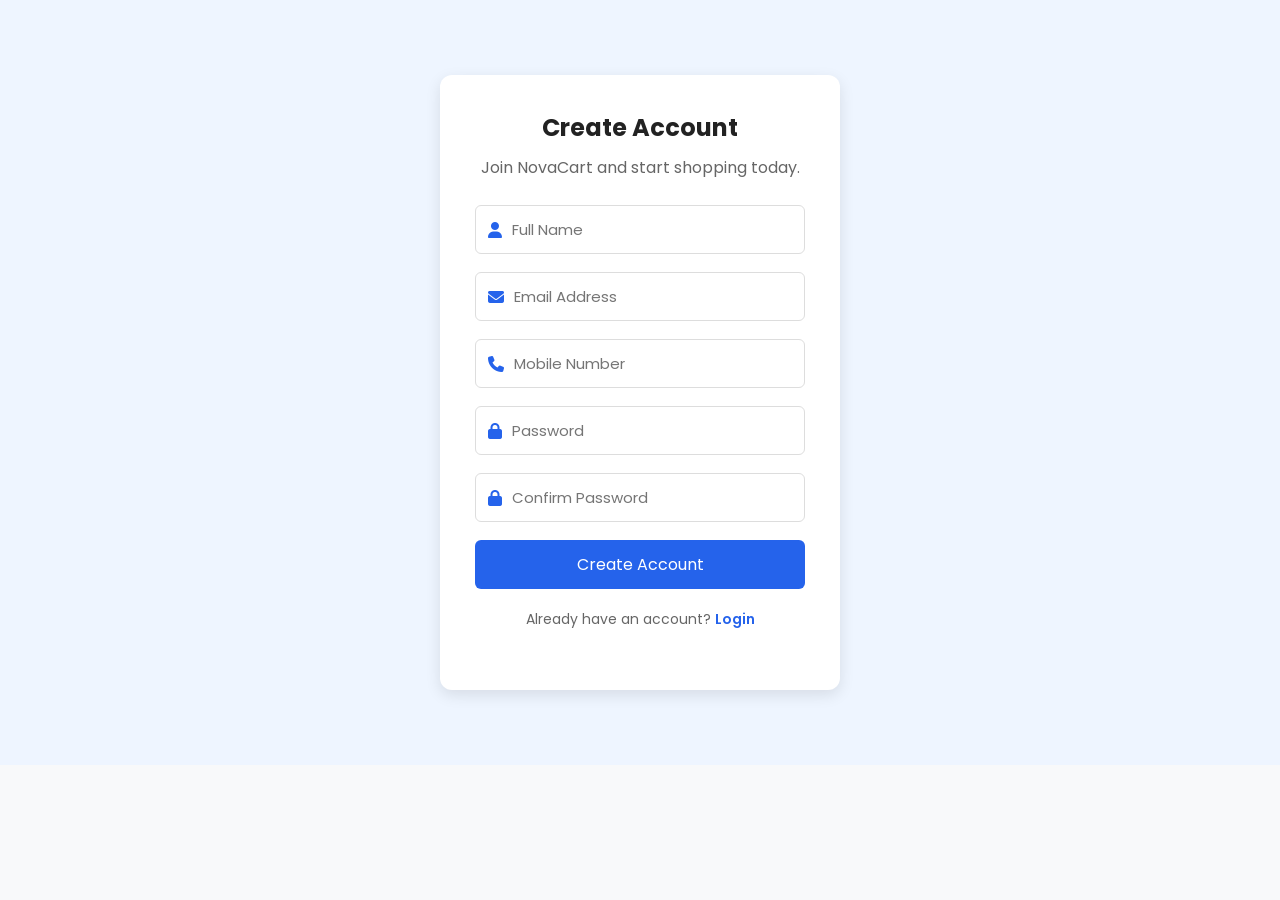
==== signup.html @ 0f29d7fb "Add signup page" ====
<!DOCTYPE html>
<html lang="en">

<head>
  <meta charset="UTF-8">
  <meta name="viewport" content="width=device-width, initial-scale=1.0">
  <title>Sign-Up Page</title>
  <link rel="stylesheet" href="css/style.css">
  <link rel="stylesheet" href="css/signup.css">
  <link rel="stylesheet" href="https://cdnjs.cloudflare.com/ajax/libs/font-awesome/6.7.2/css/all.min.css">
  <link rel="preconnect" href="https://fonts.googleapis.com">
  <link rel="preconnect" href="https://fonts.gstatic.com" crossorigin>
  <link href="https://fonts.googleapis.com/css2?family=Poppins:wght@300;400;500;600;700&display=swap" rel="stylesheet">
</head>

<body>
  <section class="signup">

    <div class="signup-box">

        <h2>Create Account</h2>
        <p>Join NovaCart and start shopping today.</p>

        <form action="login.html">

            <div class="input-box">
                <i class="fa-solid fa-user"></i>
                <input type="text" placeholder="Full Name" required>
            </div>

            <div class="input-box">
                <i class="fa-solid fa-envelope"></i>
                <input type="email" placeholder="Email Address" required>
            </div>

            <div class="input-box">
                <i class="fa-solid fa-phone"></i>
                <input type="tel" placeholder="Mobile Number" required pattern="[0-9]{10}" maxlength="10">
            </div>

            <div class="input-box">
                <i class="fa-solid fa-lock"></i>
                <input type="password" placeholder="Password" required>
            </div>

            <div class="input-box">
                <i class="fa-solid fa-lock"></i>
                <input type="password" placeholder="Confirm Password" required>
            </div>

            <button type="submit">Create Account</button>

            <p class="login-link">
                Already have an account?
                <a href="login.html">Login</a>
            </p>

        </form>

    </div>

</section>
</body>

</html>
---- css/style.css ----
*{
    margin: 0;
    padding: 0;
    box-sizing: border-box;
    font-family: "Poppins", sans-serif;
}

body{
    background: #f8f9fa;
}

.navbar{
    display: flex;
    justify-content: space-between;
    align-items: center;
    padding: 15px 60px;
    background: #fff;
    box-shadow: 0 2px 8px rgba(0,0,0,.1);
    position: sticky;
    top: 0;
    z-index: 100;
}

.logo a{
    display: flex;
    align-items: center;
    text-decoration: none;
    color: #222;
    gap: 10px;
    border-bottom: 3px rgb(63, 45, 230) solid;
    padding: 10px 25px;
    border-radius: 20px;
    transition: 0.7s;
}

.logo a:hover {
      border-top: 3px rgb(63, 45, 230) solid;
      color: #1d4ed8;
      border-bottom: none;
}
/* 
.logo .icon{
    width: 10px;
    height: 10px;
}  */

.logo span{
    font-size: 26px;
    font-weight: bold;
}

/* nav links */
.nav-links{
    display: flex;
    list-style: none;
    gap: 25px;
}

.nav-links a{
    text-decoration: none;
    color: #333;
    font-size: 17px;
    transition: .3s;
}

.nav-links a:hover{
    color: #2563eb;
}

.nav-links i{
    margin-right: 6px;
}

/* sign up btn */
.signup-btn{
    background: #2563eb;
    color: white !important;
    padding: 8px 15px;
    border-radius: 6px;
}

.signup-btn:hover{
    background: #1d4ed8;
}

/* Hero Section */

.hero{
    display:flex;
    justify-content:space-between;
    align-items:center;
    padding:70px 80px;
    background:#eef5ff;
}

.hero-text{
    width:50%;
}

.hero-text h1{
    font-size:55px;
    color:#222;
    margin-bottom:20px;
}

.hero-text p{
    font-size:18px;
    color:#555;
    line-height:1.8;
    margin-bottom:30px;
}

.btn{
    display:inline-block;
    text-decoration:none;
    background:#2563eb;
    color:#fff;
    padding:14px 28px;
    border-radius:8px;
    transition:.3s;
}

.btn:hover{
    background:#1d4ed8;
}

.hero-img{
    width:45%;
    text-align:right;
}

.hero-img img{
    width:100%;
    max-width:500px;
}

/* Categories */

.categories{
    padding: 80px 8%;
    text-align: center;
    background: #fff;
}

.categories h2{
    font-size: 36px;
    color: #222;
    margin-bottom: 10px;
}

.category-text{
    color: #666;
    margin-bottom: 45px;
}

.category-box{
    display: grid;
    grid-template-columns: repeat(4,1fr);
    gap: 25px;
}

.card{
    background: #fff;
    border-radius: 12px;
    overflow: hidden;
    box-shadow: 0 5px 15px rgba(0,0,0,.08);
    transition: .3s;
}

.card:hover{
    transform: translateY(-8px);
    box-shadow: 0 12px 25px rgba(0,0,0,.15);
}

.card img{
    width: 100%;
    height: 230px;
    object-fit: cover;
}

.card-content{
    padding: 20px;
}

.card-content h3{
    margin-bottom: 12px;
    color: #222;
}

.card-content a{
    text-decoration: none;
    color: #2563eb;
    font-weight: 500;
}

.card-content a i{
    margin-left: 5px;
    transition: .3s;
}

.card-content a:hover i{
    margin-left: 10px;
}

/* Products */

.products{
    padding: 80px 8%;
    background: #f8f9fa;
}

.products h2{
    text-align: center;
    font-size: 35px;
    margin-bottom: 40px;
}

.product-box{
    display: flex;
    justify-content: space-between;
    gap: 20px;
    flex-wrap: wrap;
}

.product-card{
    width: 23%;
    background: white;
    border-radius: 10px;
    padding: 20px;
    text-align: center;
    box-shadow: 0 5px 15px rgba(0,0,0,.1);
    transition: 0.3s;
}

.product-card:hover{
    transform: translateY(-8px);
}

.product-card img{
    width: 100%;
    height: 180px;
    object-fit: contain;
}

.product-card h3{
    margin: 15px 0 10px;
    color: #222;
}

.product-card p{
    color: #2563eb;
    font-size: 18px;
    font-weight: 600;
    margin-bottom: 15px;
}

.product-card button{
    background: #2563eb;
    color: white;
    border: none;
    padding: 10px 20px;
    border-radius: 6px;
    cursor: pointer;
    transition: 0.3s;
}

.product-card button:hover{
    background: #1d4ed8;
}

/* Why Choose Us */

.why{
    padding: 80px 8%;
    background: #fff;
    text-align: center;
}

.why h2{
    font-size: 35px;
    margin-bottom: 40px;
}

.why-box{
    display: flex;
    justify-content: space-between;
    gap: 20px;
    flex-wrap: wrap;
}

.why-box div{
    width: 23%;
    background: #f8f9fa;
    padding: 25px;
    border-radius: 10px;
    box-shadow: 0 5px 12px rgba(0,0,0,.1);
    transition: 0.3s;
}

.why-box div:hover{
    transform: translateY(-8px);
}

.why-box h3{
    margin-bottom: 10px;
    color: #2563eb;
}

.why-box p{
    color: #666;
    font-size: 15px;
}

/* Footer */

footer{
    background: #1f2937;
    color: white;
    text-align: center;
    padding: 30px 20px;
}

footer h2{
    margin-bottom: 10px;
}

footer p{
    margin: 8px 0;
    color: #ddd;
}

/* =========================
   Mobile (768px)
========================= */

@media (max-width:768px){

    .navbar{
        padding:20px;
    }

    .nav-links{
        flex-direction: column;
        align-items: center;
    }

    .hero{
        padding:50px 20px;
    }

    .hero-text h1{
        font-size:34px;
    }

    .hero-text p{
        font-size:16px;
    }

    .categories,
    .products,
    .why{
        padding:60px 20px;
    }

    .category-box{
        grid-template-columns:1fr;
    }

    .product-box{
        justify-content:center;
    }

    .product-card{
        width:100%;
    }

    .why-box div{
        width:100%;
    }

    .hero-img img{
        max-width:320px;
    }

}
---- css/signup.css ----
.signup{
    display: flex;
    justify-content: center;
    align-items: center;
    min-height: 85vh;
    background: #eef5ff;
    padding: 40px 20px;
}

.signup-box{
    width: 400px;
    background: white;
    padding: 35px;
    border-radius: 12px;
    box-shadow: 0 5px 15px rgba(0,0,0,.1);
}

.signup-box h2{
    text-align: center;
    margin-bottom: 10px;
    color: #222;
}

.signup-box p{
    text-align: center;
    color: #666;
    margin-bottom: 25px;
}

.input-box{
    display: flex;
    align-items: center;
    border: 1px solid #ddd;
    border-radius: 6px;
    padding: 12px;
    margin-bottom: 18px;
}

.input-box i{
    color: #2563eb;
    margin-right: 10px;
}

.input-box input{
    width: 100%;
    border: none;
    outline: none;
    font-size: 15px;
}

.signup-box button{
    width: 100%;
    padding: 12px;
    background: #2563eb;
    color: white;
    border: none;
    border-radius: 6px;
    font-size: 16px;
    cursor: pointer;
    transition: .3s;
}

.signup-box button:hover{
    background: #1d4ed8;
}

.login-link{
    margin-top: 20px;
    font-size: 14px;
}

.login-link a{
    color: #2563eb;
    text-decoration: none;
    font-weight: 600;
}
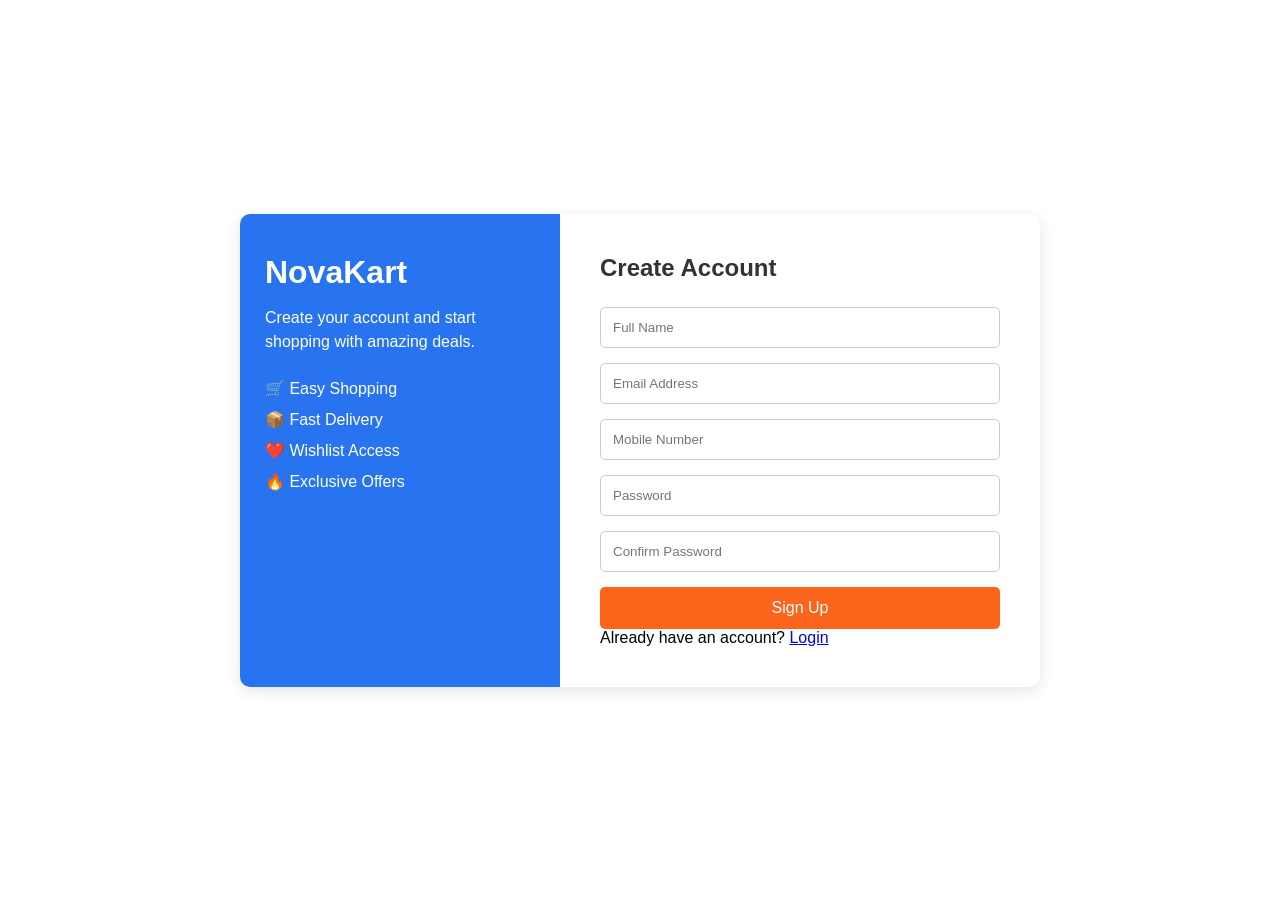
==== commit be3b1fe6: "add login page" ====
--- a/signup.html
+++ b/signup.html
@@ -1,65 +1,52 @@
 <!DOCTYPE html>
 <html lang="en">
+<head>
+    <meta charset="UTF-8">
+    <meta name="viewport" content="width=device-width, initial-scale=1.0">
+    <title>Novakart Signup</title>
+   <link rel="stylesheet" href="css/login.css">
+</head>
+<body>
 
-<head>
-  <meta charset="UTF-8">
-  <meta name="viewport" content="width=device-width, initial-scale=1.0">
-  <title>Sign-Up Page</title>
-  <link rel="stylesheet" href="css/style.css">
-  <link rel="stylesheet" href="css/signup.css">
-  <link rel="stylesheet" href="https://cdnjs.cloudflare.com/ajax/libs/font-awesome/6.7.2/css/all.min.css">
-  <link rel="preconnect" href="https://fonts.googleapis.com">
-  <link rel="preconnect" href="https://fonts.gstatic.com" crossorigin>
-  <link href="https://fonts.googleapis.com/css2?family=Poppins:wght@300;400;500;600;700&display=swap" rel="stylesheet">
-</head>
+<div class="container">
 
-<body>
-  <section class="signup">
+    <div class="left-panel">
+        <h1>NovaKart</h1>
 
-    <div class="signup-box">
+        <p>Create your account and start shopping with amazing deals.</p>
 
+        <ul>
+            <li>🛒 Easy Shopping</li>
+            <li>📦 Fast Delivery</li>
+            <li>❤️ Wishlist Access</li>
+            <li>🔥 Exclusive Offers</li>
+        </ul>
+    </div>
+
+    <div class="right-panel">
         <h2>Create Account</h2>
-        <p>Join NovaCart and start shopping today.</p>
 
-        <form action="login.html">
+        <form>
+            <input type="text" placeholder="Full Name" required>
 
-            <div class="input-box">
-                <i class="fa-solid fa-user"></i>
-                <input type="text" placeholder="Full Name" required>
-            </div>
+            <input type="email" placeholder="Email Address" required>
 
-            <div class="input-box">
-                <i class="fa-solid fa-envelope"></i>
-                <input type="email" placeholder="Email Address" required>
-            </div>
+            <input type="tel" placeholder="Mobile Number" required>
 
-            <div class="input-box">
-                <i class="fa-solid fa-phone"></i>
-                <input type="tel" placeholder="Mobile Number" required pattern="[0-9]{10}" maxlength="10">
-            </div>
+            <input type="password" placeholder="Password" required>
 
-            <div class="input-box">
-                <i class="fa-solid fa-lock"></i>
-                <input type="password" placeholder="Password" required>
-            </div>
+            <input type="password" placeholder="Confirm Password" required>
 
-            <div class="input-box">
-                <i class="fa-solid fa-lock"></i>
-                <input type="password" placeholder="Confirm Password" required>
-            </div>
-
-            <button type="submit">Create Account</button>
+            <button type="submit">Sign Up</button>
 
             <p class="login-link">
                 Already have an account?
                 <a href="login.html">Login</a>
             </p>
-
         </form>
-
     </div>
 
-</section>
+</div>
+
 </body>
-
 </html>
--- a/css/login.css
+++ b/css/login.css
@@ -0,0 +1,118 @@
+*{
+    margin:0;
+    padding:0;
+    box-sizing:border-box;
+    font-family:Arial,sans-serif;
+}
+
+body{
+    
+    background: url("https://i.pinimg.com/736x/14/cc/62/14cc6215b6f2ac91dbc39eb2f7746b85.jpg") center/cover no-repeat;
+    display:flex;
+    justify-content:center;
+    align-items:center;
+    height:100vh;
+}
+
+
+.container{
+    width:800px;
+    display:flex;
+    background:#fff;
+    border-radius:10px;
+    overflow:hidden;
+    box-shadow:0 4px 15px rgba(0,0,0,0.1);
+    
+}
+
+.left-panel{
+    width:40%;
+    background:#2874f0;
+    color:white;
+    padding:40px 25px;
+}
+
+.left-panel h1{
+    margin-bottom:15px;
+}
+
+.left-panel p{
+    margin-bottom:25px;
+    line-height:1.5;
+}
+
+.left-panel ul{
+    list-style:none;
+}
+
+.left-panel li{
+    margin:12px 0;
+}
+
+.right-panel{
+    width:60%;
+    padding:40px;
+}
+
+.right-panel h2{
+    margin-bottom:25px;
+    color:#333;
+}
+
+form input{
+    width:100%;
+    padding:12px;
+    margin-bottom:15px;
+    border:1px solid #ccc;
+    border-radius:5px;
+}
+.options{
+    display:flex;
+    justify-content:space-between;
+    align-items:center;
+    margin-bottom:20px;
+}
+
+.options label{
+    display:flex;
+    align-items:center;
+    gap:8px;
+    cursor:pointer;
+}
+
+.options input[type="checkbox"]{
+    width:16px;
+    height:16px;
+    margin:0;
+}
+button{
+    width:100%;
+    padding:12px;
+    border:none;
+    background:#fb641b;
+    color:white;
+    font-size:16px;
+    border-radius:5px;
+    cursor:pointer;
+}
+
+button:hover{
+    background:#e85a15;
+}
+
+.signup{
+    text-align:center;
+    margin-top:15px;
+}
+
+@media(max-width:768px){
+    .container{
+        width:90%;
+        flex-direction:column;
+    }
+
+    .left-panel,
+    .right-panel{
+        width:100%;
+    }
+}
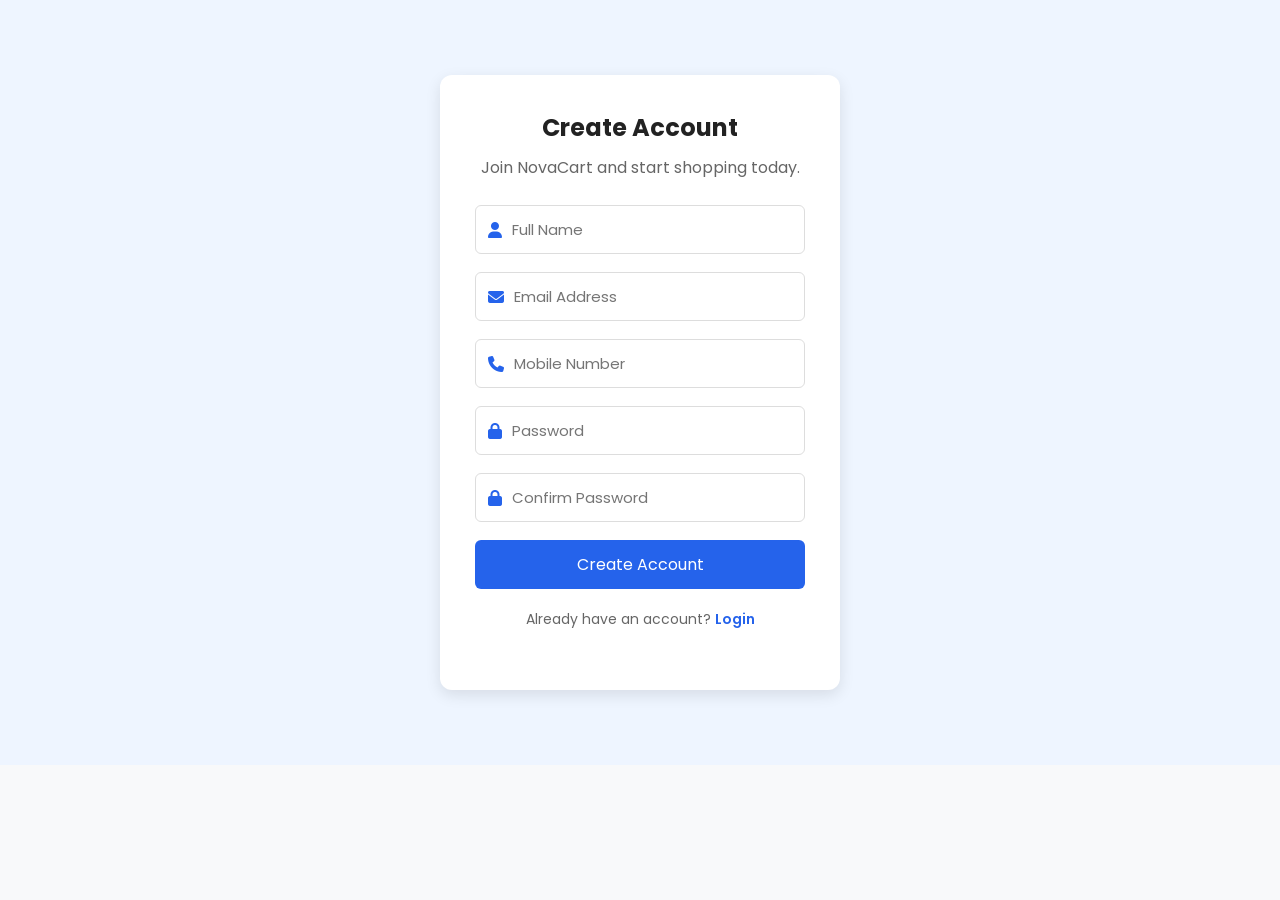
==== commit 3283df95: "Resolve signup merge conflict" ====
--- a/signup.html
+++ b/signup.html
@@ -1,52 +1,65 @@
 <!DOCTYPE html>
 <html lang="en">
+
 <head>
-    <meta charset="UTF-8">
-    <meta name="viewport" content="width=device-width, initial-scale=1.0">
-    <title>Novakart Signup</title>
-   <link rel="stylesheet" href="css/login.css">
+  <meta charset="UTF-8">
+  <meta name="viewport" content="width=device-width, initial-scale=1.0">
+  <title>Sign-Up Page</title>
+  <link rel="stylesheet" href="css/style.css">
+  <link rel="stylesheet" href="css/signup.css">
+  <link rel="stylesheet" href="https://cdnjs.cloudflare.com/ajax/libs/font-awesome/6.7.2/css/all.min.css">
+  <link rel="preconnect" href="https://fonts.googleapis.com">
+  <link rel="preconnect" href="https://fonts.gstatic.com" crossorigin>
+  <link href="https://fonts.googleapis.com/css2?family=Poppins:wght@300;400;500;600;700&display=swap" rel="stylesheet">
 </head>
+
 <body>
+  <section class="signup">
 
-<div class="container">
+    <div class="signup-box">
 
-    <div class="left-panel">
-        <h1>NovaKart</h1>
+        <h2>Create Account</h2>
+        <p>Join NovaCart and start shopping today.</p>
 
-        <p>Create your account and start shopping with amazing deals.</p>
+        <form action="login.html">
 
-        <ul>
-            <li>🛒 Easy Shopping</li>
-            <li>📦 Fast Delivery</li>
-            <li>❤️ Wishlist Access</li>
-            <li>🔥 Exclusive Offers</li>
-        </ul>
-    </div>
+            <div class="input-box">
+                <i class="fa-solid fa-user"></i>
+                <input type="text" placeholder="Full Name" required>
+            </div>
 
-    <div class="right-panel">
-        <h2>Create Account</h2>
+            <div class="input-box">
+                <i class="fa-solid fa-envelope"></i>
+                <input type="email" placeholder="Email Address" required>
+            </div>
 
-        <form>
-            <input type="text" placeholder="Full Name" required>
+            <div class="input-box">
+                <i class="fa-solid fa-phone"></i>
+                <input type="tel" placeholder="Mobile Number" required pattern="[0-9]{10}" maxlength="10">
+            </div>
 
-            <input type="email" placeholder="Email Address" required>
+            <div class="input-box">
+                <i class="fa-solid fa-lock"></i>
+                <input type="password" placeholder="Password" required>
+            </div>
 
-            <input type="tel" placeholder="Mobile Number" required>
+            <div class="input-box">
+                <i class="fa-solid fa-lock"></i>
+                <input type="password" placeholder="Confirm Password" required>
+            </div>
 
-            <input type="password" placeholder="Password" required>
-
-            <input type="password" placeholder="Confirm Password" required>
-
-            <button type="submit">Sign Up</button>
+            <button type="submit">Create Account</button>
 
             <p class="login-link">
                 Already have an account?
                 <a href="login.html">Login</a>
             </p>
+
         </form>
+
     </div>
 
-</div>
+</section>
+</body>
 
-</body>
 </html>
--- a/css/style.css
+++ b/css/style.css
@@ -0,0 +1,385 @@
+*{
+    margin: 0;
+    padding: 0;
+    box-sizing: border-box;
+    font-family: "Poppins", sans-serif;
+}
+
+body{
+    background: #f8f9fa;
+}
+
+.navbar{
+    display: flex;
+    justify-content: space-between;
+    align-items: center;
+    padding: 15px 60px;
+    background: #fff;
+    box-shadow: 0 2px 8px rgba(0,0,0,.1);
+    position: sticky;
+    top: 0;
+    z-index: 100;
+}
+
+.logo a{
+    display: flex;
+    align-items: center;
+    text-decoration: none;
+    color: #222;
+    gap: 10px;
+    border-bottom: 3px rgb(63, 45, 230) solid;
+    padding: 10px 25px;
+    border-radius: 20px;
+    transition: 0.7s;
+}
+
+.logo a:hover {
+      border-top: 3px rgb(63, 45, 230) solid;
+      color: #1d4ed8;
+      border-bottom: none;
+}
+/* 
+.logo .icon{
+    width: 10px;
+    height: 10px;
+}  */
+
+.logo span{
+    font-size: 26px;
+    font-weight: bold;
+}
+
+/* nav links */
+.nav-links{
+    display: flex;
+    list-style: none;
+    gap: 25px;
+}
+
+.nav-links a{
+    text-decoration: none;
+    color: #333;
+    font-size: 17px;
+    transition: .3s;
+}
+
+.nav-links a:hover{
+    color: #2563eb;
+}
+
+.nav-links i{
+    margin-right: 6px;
+}
+
+/* sign up btn */
+.signup-btn{
+    background: #2563eb;
+    color: white !important;
+    padding: 8px 15px;
+    border-radius: 6px;
+}
+
+.signup-btn:hover{
+    background: #1d4ed8;
+}
+
+/* Hero Section */
+
+.hero{
+    display:flex;
+    justify-content:space-between;
+    align-items:center;
+    padding:70px 80px;
+    background:#eef5ff;
+}
+
+.hero-text{
+    width:50%;
+}
+
+.hero-text h1{
+    font-size:55px;
+    color:#222;
+    margin-bottom:20px;
+}
+
+.hero-text p{
+    font-size:18px;
+    color:#555;
+    line-height:1.8;
+    margin-bottom:30px;
+}
+
+.btn{
+    display:inline-block;
+    text-decoration:none;
+    background:#2563eb;
+    color:#fff;
+    padding:14px 28px;
+    border-radius:8px;
+    transition:.3s;
+}
+
+.btn:hover{
+    background:#1d4ed8;
+}
+
+.hero-img{
+    width:45%;
+    text-align:right;
+}
+
+.hero-img img{
+    width:100%;
+    max-width:500px;
+}
+
+/* Categories */
+
+.categories{
+    padding: 80px 8%;
+    text-align: center;
+    background: #fff;
+}
+
+.categories h2{
+    font-size: 36px;
+    color: #222;
+    margin-bottom: 10px;
+}
+
+.category-text{
+    color: #666;
+    margin-bottom: 45px;
+}
+
+.category-box{
+    display: grid;
+    grid-template-columns: repeat(4,1fr);
+    gap: 25px;
+}
+
+.card{
+    background: #fff;
+    border-radius: 12px;
+    overflow: hidden;
+    box-shadow: 0 5px 15px rgba(0,0,0,.08);
+    transition: .3s;
+}
+
+.card:hover{
+    transform: translateY(-8px);
+    box-shadow: 0 12px 25px rgba(0,0,0,.15);
+}
+
+.card img{
+    width: 100%;
+    height: 230px;
+    object-fit: cover;
+}
+
+.card-content{
+    padding: 20px;
+}
+
+.card-content h3{
+    margin-bottom: 12px;
+    color: #222;
+}
+
+.card-content a{
+    text-decoration: none;
+    color: #2563eb;
+    font-weight: 500;
+}
+
+.card-content a i{
+    margin-left: 5px;
+    transition: .3s;
+}
+
+.card-content a:hover i{
+    margin-left: 10px;
+}
+
+/* Products */
+
+.products{
+    padding: 80px 8%;
+    background: #f8f9fa;
+}
+
+.products h2{
+    text-align: center;
+    font-size: 35px;
+    margin-bottom: 40px;
+}
+
+.product-box{
+    display: flex;
+    justify-content: space-between;
+    gap: 20px;
+    flex-wrap: wrap;
+}
+
+.product-card{
+    width: 23%;
+    background: white;
+    border-radius: 10px;
+    padding: 20px;
+    text-align: center;
+    box-shadow: 0 5px 15px rgba(0,0,0,.1);
+    transition: 0.3s;
+}
+
+.product-card:hover{
+    transform: translateY(-8px);
+}
+
+.product-card img{
+    width: 100%;
+    height: 180px;
+    object-fit: contain;
+}
+
+.product-card h3{
+    margin: 15px 0 10px;
+    color: #222;
+}
+
+.product-card p{
+    color: #2563eb;
+    font-size: 18px;
+    font-weight: 600;
+    margin-bottom: 15px;
+}
+
+.product-card button{
+    background: #2563eb;
+    color: white;
+    border: none;
+    padding: 10px 20px;
+    border-radius: 6px;
+    cursor: pointer;
+    transition: 0.3s;
+}
+
+.product-card button:hover{
+    background: #1d4ed8;
+}
+
+/* Why Choose Us */
+
+.why{
+    padding: 80px 8%;
+    background: #fff;
+    text-align: center;
+}
+
+.why h2{
+    font-size: 35px;
+    margin-bottom: 40px;
+}
+
+.why-box{
+    display: flex;
+    justify-content: space-between;
+    gap: 20px;
+    flex-wrap: wrap;
+}
+
+.why-box div{
+    width: 23%;
+    background: #f8f9fa;
+    padding: 25px;
+    border-radius: 10px;
+    box-shadow: 0 5px 12px rgba(0,0,0,.1);
+    transition: 0.3s;
+}
+
+.why-box div:hover{
+    transform: translateY(-8px);
+}
+
+.why-box h3{
+    margin-bottom: 10px;
+    color: #2563eb;
+}
+
+.why-box p{
+    color: #666;
+    font-size: 15px;
+}
+
+/* Footer */
+
+footer{
+    background: #1f2937;
+    color: white;
+    text-align: center;
+    padding: 30px 20px;
+}
+
+footer h2{
+    margin-bottom: 10px;
+}
+
+footer p{
+    margin: 8px 0;
+    color: #ddd;
+}
+
+/* =========================
+   Mobile (768px)
+========================= */
+
+@media (max-width:768px){
+
+    .navbar{
+        padding:20px;
+    }
+
+    .nav-links{
+        flex-direction: column;
+        align-items: center;
+    }
+
+    .hero{
+        padding:50px 20px;
+    }
+
+    .hero-text h1{
+        font-size:34px;
+    }
+
+    .hero-text p{
+        font-size:16px;
+    }
+
+    .categories,
+    .products,
+    .why{
+        padding:60px 20px;
+    }
+
+    .category-box{
+        grid-template-columns:1fr;
+    }
+
+    .product-box{
+        justify-content:center;
+    }
+
+    .product-card{
+        width:100%;
+    }
+
+    .why-box div{
+        width:100%;
+    }
+
+    .hero-img img{
+        max-width:320px;
+    }
+
+}
--- a/css/signup.css
+++ b/css/signup.css
@@ -0,0 +1,77 @@
+
+.signup{
+    display: flex;
+    justify-content: center;
+    align-items: center;
+    min-height: 85vh;
+    background: #eef5ff;
+    padding: 40px 20px;
+}
+
+.signup-box{
+    width: 400px;
+    background: white;
+    padding: 35px;
+    border-radius: 12px;
+    box-shadow: 0 5px 15px rgba(0,0,0,.1);
+}
+
+.signup-box h2{
+    text-align: center;
+    margin-bottom: 10px;
+    color: #222;
+}
+
+.signup-box p{
+    text-align: center;
+    color: #666;
+    margin-bottom: 25px;
+}
+
+.input-box{
+    display: flex;
+    align-items: center;
+    border: 1px solid #ddd;
+    border-radius: 6px;
+    padding: 12px;
+    margin-bottom: 18px;
+}
+
+.input-box i{
+    color: #2563eb;
+    margin-right: 10px;
+}
+
+.input-box input{
+    width: 100%;
+    border: none;
+    outline: none;
+    font-size: 15px;
+}
+
+.signup-box button{
+    width: 100%;
+    padding: 12px;
+    background: #2563eb;
+    color: white;
+    border: none;
+    border-radius: 6px;
+    font-size: 16px;
+    cursor: pointer;
+    transition: .3s;
+}
+
+.signup-box button:hover{
+    background: #1d4ed8;
+}
+
+.login-link{
+    margin-top: 20px;
+    font-size: 14px;
+}
+
+.login-link a{
+    color: #2563eb;
+    text-decoration: none;
+    font-weight: 600;
+}
